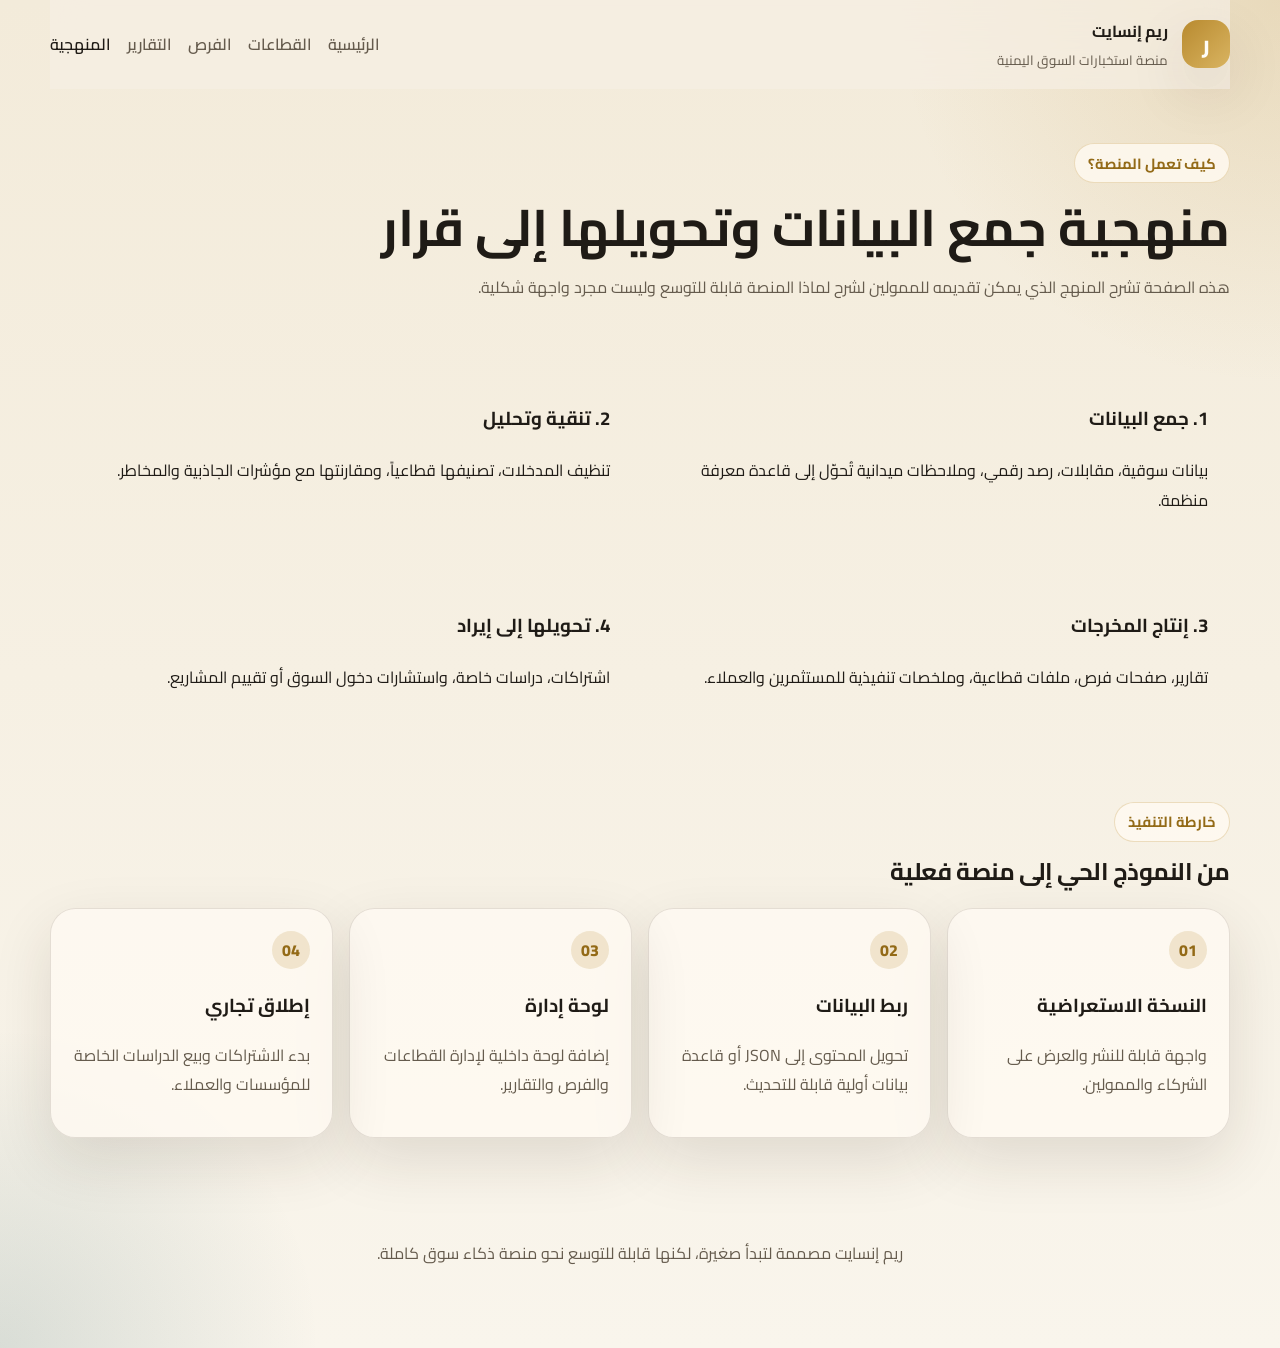
==== about.html @ a785af62 "Initial live demo for Reem Insight platform" ====
<!DOCTYPE html>
<html lang="ar" dir="rtl">
<head>
  <meta charset="UTF-8">
  <meta name="viewport" content="width=device-width, initial-scale=1.0">
  <title>المنهجية وخارطة التنفيذ | ريم إنسايت</title>
  <link rel="preconnect" href="https://fonts.googleapis.com">
  <link rel="preconnect" href="https://fonts.gstatic.com" crossorigin>
  <link href="https://fonts.googleapis.com/css2?family=Cairo:wght@400;600;700;800&display=swap" rel="stylesheet">
  <link rel="stylesheet" href="styles.css">
</head>
<body data-page="about">
  <div class="site-shell">
    <header class="topbar">
      <a class="brand" href="index.html">
        <span class="brand-mark">ر</span>
        <span class="brand-copy">
          <strong>ريم إنسايت</strong>
          <small>منصة استخبارات السوق اليمنية</small>
        </span>
      </a>
      <button class="menu-toggle" type="button" aria-label="فتح القائمة">القائمة</button>
      <nav class="nav">
        <a href="index.html">الرئيسية</a>
        <a href="sectors.html">القطاعات</a>
        <a href="opportunities.html">الفرص</a>
        <a href="reports.html">التقارير</a>
        <a href="about.html">المنهجية</a>
      </nav>
    </header>

    <main>
      <section class="page-hero">
        <span class="eyebrow">كيف تعمل المنصة؟</span>
        <h1>منهجية جمع البيانات وتحويلها إلى قرار</h1>
        <p>هذه الصفحة تشرح المنهج الذي يمكن تقديمه للممولين لشرح لماذا المنصة قابلة للتوسع وليست مجرد واجهة شكلية.</p>
      </section>

      <section class="section">
        <div class="method-grid">
          <article class="method-card">
            <h3>1. جمع البيانات</h3>
            <p>بيانات سوقية، مقابلات، رصد رقمي، وملاحظات ميدانية تُحوّل إلى قاعدة معرفة منظمة.</p>
          </article>
          <article class="method-card">
            <h3>2. تنقية وتحليل</h3>
            <p>تنظيف المدخلات، تصنيفها قطاعياً، ومقارنتها مع مؤشرات الجاذبية والمخاطر.</p>
          </article>
          <article class="method-card">
            <h3>3. إنتاج المخرجات</h3>
            <p>تقارير، صفحات فرص، ملفات قطاعية، وملخصات تنفيذية للمستثمرين والعملاء.</p>
          </article>
          <article class="method-card">
            <h3>4. تحويلها إلى إيراد</h3>
            <p>اشتراكات، دراسات خاصة، واستشارات دخول السوق أو تقييم المشاريع.</p>
          </article>
        </div>
      </section>

      <section class="section">
        <div class="section-heading">
          <span class="eyebrow">خارطة التنفيذ</span>
          <h2>من النموذج الحي إلى منصة فعلية</h2>
        </div>
        <div class="roadmap-grid">
          <article>
            <span>01</span>
            <h3>النسخة الاستعراضية</h3>
            <p>واجهة قابلة للنشر والعرض على الشركاء والممولين.</p>
          </article>
          <article>
            <span>02</span>
            <h3>ربط البيانات</h3>
            <p>تحويل المحتوى إلى JSON أو قاعدة بيانات أولية قابلة للتحديث.</p>
          </article>
          <article>
            <span>03</span>
            <h3>لوحة إدارة</h3>
            <p>إضافة لوحة داخلية لإدارة القطاعات والفرص والتقارير.</p>
          </article>
          <article>
            <span>04</span>
            <h3>إطلاق تجاري</h3>
            <p>بدء الاشتراكات وبيع الدراسات الخاصة للمؤسسات والعملاء.</p>
          </article>
        </div>
      </section>
    </main>

    <footer class="footer">
      <p>ريم إنسايت مصممة لتبدأ صغيرة، لكنها قابلة للتوسع نحو منصة ذكاء سوق كاملة.</p>
    </footer>
  </div>

  <script src="data.js"></script>
  <script src="script.js"></script>
</body>
</html>
---- styles.css ----
:root {
  --bg: #f5efe3;
  --bg-soft: #fffaf2;
  --surface: rgba(255, 250, 242, 0.78);
  --surface-strong: #fff9ef;
  --line: rgba(40, 28, 10, 0.12);
  --ink: #1f1b16;
  --muted: #655b4d;
  --gold: #b88a2f;
  --gold-dark: #936a17;
  --olive: #30443c;
  --teal: #174c52;
  --shadow: 0 22px 60px rgba(47, 35, 14, 0.12);
}

* {
  box-sizing: border-box;
}

html {
  scroll-behavior: smooth;
}

body {
  margin: 0;
  font-family: "Cairo", sans-serif;
  color: var(--ink);
  background:
    radial-gradient(circle at top right, rgba(184, 138, 47, 0.18), transparent 24rem),
    radial-gradient(circle at bottom left, rgba(23, 76, 82, 0.14), transparent 20rem),
    linear-gradient(180deg, #f3ebda 0%, #f9f5ec 100%);
}

a {
  color: inherit;
  text-decoration: none;
}

.site-shell {
  width: min(1180px, calc(100% - 2rem));
  margin: 0 auto;
  padding-bottom: 4rem;
}

.topbar {
  position: sticky;
  top: 0;
  z-index: 10;
  display: flex;
  align-items: center;
  justify-content: space-between;
  gap: 1rem;
  padding: 1rem 0;
  backdrop-filter: blur(18px);
  background: rgba(245, 239, 227, 0.72);
}

.brand {
  display: inline-flex;
  align-items: center;
  gap: 0.85rem;
}

.brand-mark {
  width: 3rem;
  height: 3rem;
  display: grid;
  place-items: center;
  border-radius: 1rem;
  background: linear-gradient(135deg, var(--gold), #d9b461);
  color: #fffdf8;
  font-size: 1.4rem;
  font-weight: 800;
  box-shadow: var(--shadow);
}

.brand-copy {
  display: flex;
  flex-direction: column;
  gap: 0.1rem;
}

.brand-copy strong {
  font-size: 1rem;
}

.brand-copy small {
  color: var(--muted);
}

.nav {
  display: flex;
  gap: 1rem;
  flex-wrap: wrap;
}

.nav a {
  color: var(--muted);
  font-weight: 600;
}

.nav a.current {
  color: var(--ink);
}

.menu-toggle {
  display: none;
  padding: 0.75rem 1rem;
  border: 1px solid var(--line);
  border-radius: 999px;
  background: rgba(255, 250, 242, 0.86);
  font: inherit;
  font-weight: 700;
  color: var(--ink);
}

.hero {
  display: grid;
  grid-template-columns: 1.1fr 0.9fr;
  gap: 2rem;
  align-items: center;
  padding: 4rem 0 2rem;
}

.eyebrow {
  display: inline-block;
  padding: 0.35rem 0.8rem;
  border: 1px solid rgba(184, 138, 47, 0.26);
  border-radius: 999px;
  color: var(--gold-dark);
  background: rgba(255, 251, 242, 0.8);
  font-size: 0.92rem;
  font-weight: 700;
}

.hero h1,
.section-heading h2,
.showcase-card h2,
.cta-copy h2 {
  margin: 1rem 0 0.85rem;
  line-height: 1.15;
  letter-spacing: -0.02em;
}

.hero h1 {
  font-size: clamp(2.3rem, 5vw, 4.6rem);
}

.hero-text,
.section-heading p,
.sector-panel p,
.opportunity-card p,
.report-card p,
.price-card li,
.roadmap-grid p,
.cta-copy p {
  color: var(--muted);
  line-height: 1.8;
}

.hero-actions {
  display: flex;
  gap: 1rem;
  flex-wrap: wrap;
  margin: 1.5rem 0;
}

.button {
  display: inline-flex;
  align-items: center;
  justify-content: center;
  min-height: 3rem;
  padding: 0.8rem 1.3rem;
  border-radius: 999px;
  font-weight: 700;
  border: 1px solid transparent;
}

.button-primary {
  background: linear-gradient(135deg, var(--teal), #245f65);
  color: white;
}

.button-secondary {
  background: rgba(255, 250, 242, 0.9);
  border-color: var(--line);
}

.hero-points {
  display: grid;
  gap: 0.65rem;
  margin: 0;
  padding: 0;
  list-style: none;
}

.hero-points li::before,
.price-card li::before,
.sector-panel li::before {
  content: "•";
  margin-left: 0.55rem;
  color: var(--gold-dark);
}

.hero-panel,
.pulse-card,
.metric,
.sector-panel,
.opportunity-card,
.showcase-card,
.report-card,
.price-card,
.roadmap-grid article,
.contact-card {
  background: var(--surface);
  border: 1px solid var(--line);
  border-radius: 1.6rem;
  box-shadow: var(--shadow);
}

.pulse-card {
  padding: 1.4rem;
}

.pulse-header,
.score-row {
  display: flex;
  justify-content: space-between;
  gap: 1rem;
  align-items: center;
}

.badge {
  padding: 0.25rem 0.65rem;
  border-radius: 999px;
  background: rgba(48, 68, 60, 0.12);
  color: var(--olive);
  font-size: 0.9rem;
  font-weight: 700;
}

.pulse-grid {
  display: grid;
  grid-template-columns: repeat(2, minmax(0, 1fr));
  gap: 1rem;
  margin-top: 1rem;
}

.pulse-grid article {
  padding: 1rem;
  border-radius: 1.15rem;
  background: rgba(255, 255, 255, 0.4);
}

.pulse-grid strong {
  display: block;
  font-size: 1.5rem;
  margin-bottom: 0.2rem;
}

.mini-chart {
  margin-top: 1.5rem;
  display: grid;
  grid-template-columns: repeat(6, 1fr);
  align-items: end;
  gap: 0.6rem;
  height: 8rem;
}

.mini-chart span {
  display: block;
  border-radius: 999px 999px 0 0;
  background: linear-gradient(180deg, rgba(184, 138, 47, 0.92), rgba(23, 76, 82, 0.85));
}

.mini-chart span:nth-child(1) { height: 34%; }
.mini-chart span:nth-child(2) { height: 52%; }
.mini-chart span:nth-child(3) { height: 41%; }
.mini-chart span:nth-child(4) { height: 78%; }
.mini-chart span:nth-child(5) { height: 67%; }
.mini-chart span:nth-child(6) { height: 88%; }

.metrics,
.value-grid,
.sector-overview-grid,
.sector-detail-grid,
.report-grid,
.pricing-grid,
.roadmap-grid,
.method-grid,
.scoring-grid {
  display: grid;
  gap: 1rem;
}

.metrics {
  grid-template-columns: repeat(3, minmax(0, 1fr));
  margin: 1rem 0 4rem;
}

.metric,
.value-card,
.sector-overview-card,
.sector-detail-card,
.opportunity-card,
.report-card,
.price-card,
.roadmap-grid article,
.method-card,
.score-card {
  padding: 1.35rem;
}

.metric-label {
  color: var(--muted);
  display: block;
  margin-bottom: 0.75rem;
}

.metric strong {
  font-size: 2.2rem;
}

.section {
  padding: 1.2rem 0 3.3rem;
}

.page-hero {
  padding: 3.4rem 0 1.5rem;
  max-width: 54rem;
}

.page-hero h1 {
  margin: 1rem 0 0.8rem;
  font-size: clamp(2rem, 4vw, 3.4rem);
  line-height: 1.12;
}

.page-hero p {
  color: var(--muted);
  line-height: 1.8;
}

.section-heading {
  max-width: 50rem;
  margin-bottom: 1.4rem;
}

.sector-tabs,
.filter-bar {
  display: flex;
  gap: 0.75rem;
  flex-wrap: wrap;
  margin-bottom: 1.2rem;
}

.tab-button,
.filter {
  padding: 0.75rem 1rem;
  border-radius: 999px;
  border: 1px solid var(--line);
  background: rgba(255, 250, 242, 0.72);
  color: var(--muted);
  font-family: inherit;
  font-size: 1rem;
  font-weight: 700;
  cursor: pointer;
}

.tab-button.active,
.filter.active {
  background: linear-gradient(135deg, var(--gold), #d4aa54);
  color: #20170a;
}

.sector-panels,
.opportunity-grid {
  display: grid;
  gap: 1rem;
}

.value-grid {
  grid-template-columns: repeat(3, minmax(0, 1fr));
}

.sector-overview-grid {
  grid-template-columns: repeat(4, minmax(0, 1fr));
}

.sector-detail-grid,
.method-grid,
.scoring-grid {
  grid-template-columns: repeat(2, minmax(0, 1fr));
}

.sector-score {
  display: inline-block;
  margin-bottom: 0.85rem;
  color: var(--gold-dark);
  font-weight: 800;
}

.sector-panel {
  display: none;
  padding: 1.5rem;
}

.sector-panel.active {
  display: block;
}

.sector-panel ul,
.price-card ul {
  margin: 1rem 0 0;
  padding: 0;
  list-style: none;
}

.opportunity-grid {
  grid-template-columns: repeat(4, minmax(0, 1fr));
}

.opportunity-grid.compact {
  grid-template-columns: repeat(2, minmax(0, 1fr));
}

.opportunity-card.hidden {
  display: none;
}

.op-tag {
  display: inline-block;
  margin-bottom: 0.85rem;
  color: var(--teal);
  font-weight: 800;
}

.score-row {
  margin-top: 1rem;
  padding-top: 1rem;
  border-top: 1px solid var(--line);
  color: var(--olive);
  font-weight: 700;
}

.showcase-card {
  padding: 1.8rem;
}

.showcase-grid {
  display: grid;
  grid-template-columns: repeat(4, minmax(0, 1fr));
  gap: 1rem;
  margin-top: 1rem;
}

.showcase-grid article {
  padding: 1rem;
  border-radius: 1.2rem;
  background: rgba(255, 255, 255, 0.45);
}

.report-grid {
  grid-template-columns: repeat(3, minmax(0, 1fr));
}

.report-card span {
  color: var(--gold-dark);
  font-weight: 700;
}

.pricing-grid {
  grid-template-columns: repeat(3, minmax(0, 1fr));
}

.featured {
  background: linear-gradient(180deg, rgba(23, 76, 82, 0.92), rgba(27, 57, 60, 0.98));
  color: #fff8ee;
}

.featured .price-card li,
.featured ul,
.featured p,
.featured h3,
.featured strong {
  color: inherit;
}

.price-card strong {
  display: inline-block;
  margin: 0.4rem 0 1rem;
  font-size: 2rem;
}

.roadmap-grid {
  grid-template-columns: repeat(4, minmax(0, 1fr));
}

.cta-band {
  padding-bottom: 1rem;
}

.cta-inline {
  display: flex;
  justify-content: space-between;
  align-items: center;
  gap: 1rem;
  padding: 1.5rem;
  background: rgba(255, 250, 242, 0.8);
  border: 1px solid var(--line);
  border-radius: 1.6rem;
  box-shadow: var(--shadow);
}

.footer {
  padding: 2rem 0 0;
  color: var(--muted);
  text-align: center;
}

.bullet-list {
  margin: 1rem 0 0;
  padding: 0;
  list-style: none;
}

.bullet-list li::before {
  content: "•";
  margin-left: 0.55rem;
  color: var(--gold-dark);
}

.roadmap-grid span {
  display: inline-grid;
  place-items: center;
  width: 2.4rem;
  height: 2.4rem;
  border-radius: 999px;
  background: rgba(184, 138, 47, 0.18);
  color: var(--gold-dark);
  font-weight: 800;
}

.cta {
  display: grid;
  grid-template-columns: 1fr 1fr;
  gap: 1.5rem;
  align-items: start;
}

.contact-card {
  padding: 1.4rem;
  display: grid;
  gap: 1rem;
}

.contact-card label {
  display: grid;
  gap: 0.45rem;
  font-weight: 700;
}

.contact-card span {
  color: var(--muted);
}

input,
select,
textarea {
  width: 100%;
  border: 1px solid var(--line);
  border-radius: 1rem;
  background: rgba(255, 255, 255, 0.72);
  padding: 0.95rem 1rem;
  font: inherit;
}

textarea {
  resize: vertical;
}

@media (max-width: 980px) {
  .hero,
  .cta,
  .metrics,
  .value-grid,
  .sector-overview-grid,
  .sector-detail-grid,
  .showcase-grid,
  .report-grid,
  .pricing-grid,
  .roadmap-grid,
  .opportunity-grid,
  .method-grid,
  .scoring-grid {
    grid-template-columns: 1fr 1fr;
  }
}

@media (max-width: 720px) {
  .menu-toggle {
    display: inline-flex;
  }

  .site-shell {
    width: min(100% - 1rem, 100%);
  }

  .topbar,
  .hero,
  .cta,
  .metrics,
  .value-grid,
  .sector-overview-grid,
  .sector-detail-grid,
  .showcase-grid,
  .report-grid,
  .pricing-grid,
  .roadmap-grid,
  .opportunity-grid,
  .pulse-grid,
  .method-grid,
  .scoring-grid {
    grid-template-columns: 1fr;
  }

  .topbar {
    position: static;
    padding-top: 0.75rem;
    flex-direction: column;
    align-items: flex-start;
  }

  .hero {
    padding-top: 2rem;
  }

  .nav {
    display: none;
    gap: 0.8rem;
    width: 100%;
    flex-direction: column;
  }

  .nav.open {
    display: flex;
  }

  .cta-inline {
    flex-direction: column;
    align-items: flex-start;
  }
}
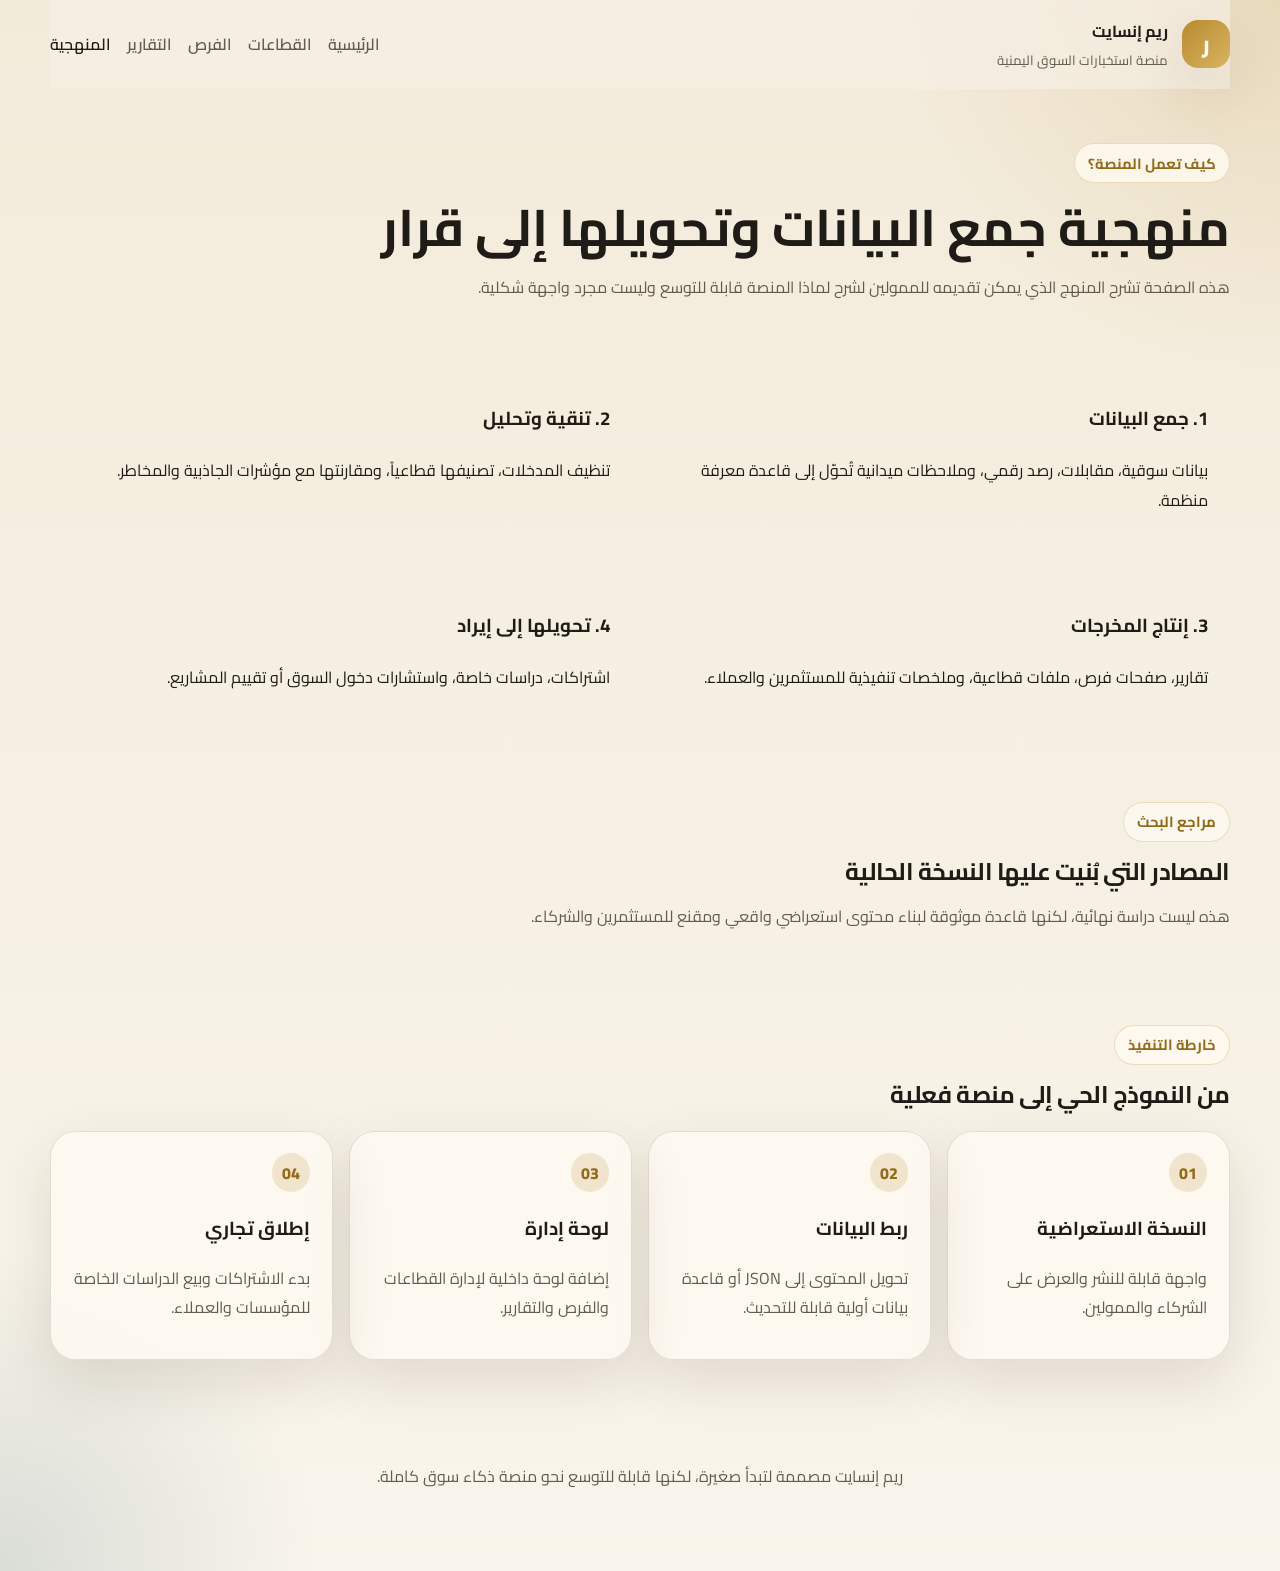
==== commit 0e7e060f: "Enrich demo with market research-based content" ====
--- a/about.html
+++ b/about.html
@@ -59,6 +59,15 @@
 
       <section class="section">
         <div class="section-heading">
+          <span class="eyebrow">مراجع البحث</span>
+          <h2>المصادر التي بُنيت عليها النسخة الحالية</h2>
+          <p>هذه ليست دراسة نهائية، لكنها قاعدة موثوقة لبناء محتوى استعراضي واقعي ومقنع للمستثمرين والشركاء.</p>
+        </div>
+        <div class="source-grid" id="source-notes"></div>
+      </section>
+
+      <section class="section">
+        <div class="section-heading">
           <span class="eyebrow">خارطة التنفيذ</span>
           <h2>من النموذج الحي إلى منصة فعلية</h2>
         </div>
--- a/styles.css
+++ b/styles.css
@@ -284,6 +284,8 @@
 .value-grid,
 .sector-overview-grid,
 .sector-detail-grid,
+.signal-grid,
+.source-grid,
 .report-grid,
 .pricing-grid,
 .roadmap-grid,
@@ -302,6 +304,8 @@
 .value-card,
 .sector-overview-card,
 .sector-detail-card,
+.signal-card,
+.source-card,
 .opportunity-card,
 .report-card,
 .price-card,
@@ -424,6 +428,11 @@
   grid-template-columns: repeat(2, minmax(0, 1fr));
 }
 
+.signal-grid,
+.source-grid {
+  grid-template-columns: repeat(4, minmax(0, 1fr));
+}
+
 .opportunity-card.hidden {
   display: none;
 }
@@ -440,6 +449,45 @@
   padding-top: 1rem;
   border-top: 1px solid var(--line);
   color: var(--olive);
+  font-weight: 700;
+}
+
+.signal-source,
+.report-meta {
+  display: inline-block;
+  color: var(--gold-dark);
+  font-weight: 700;
+}
+
+.signal-value {
+  display: block;
+  margin: 0.7rem 0 0.5rem;
+  font-size: 1.7rem;
+}
+
+.opportunity-note,
+.opportunity-pilot {
+  margin-top: 0.7rem;
+  font-size: 0.95rem;
+}
+
+.opportunity-pilot {
+  color: var(--olive);
+}
+
+.showcase-mini,
+.signal-card,
+.source-card {
+  padding: 1.15rem;
+  border-radius: 1.2rem;
+  background: rgba(255, 255, 255, 0.45);
+  border: 1px solid var(--line);
+}
+
+.source-link {
+  display: inline-flex;
+  margin-top: 0.8rem;
+  color: var(--teal);
   font-weight: 700;
 }
 
@@ -586,6 +634,8 @@
   .value-grid,
   .sector-overview-grid,
   .sector-detail-grid,
+  .signal-grid,
+  .source-grid,
   .showcase-grid,
   .report-grid,
   .pricing-grid,
@@ -613,6 +663,8 @@
   .value-grid,
   .sector-overview-grid,
   .sector-detail-grid,
+  .signal-grid,
+  .source-grid,
   .showcase-grid,
   .report-grid,
   .pricing-grid,
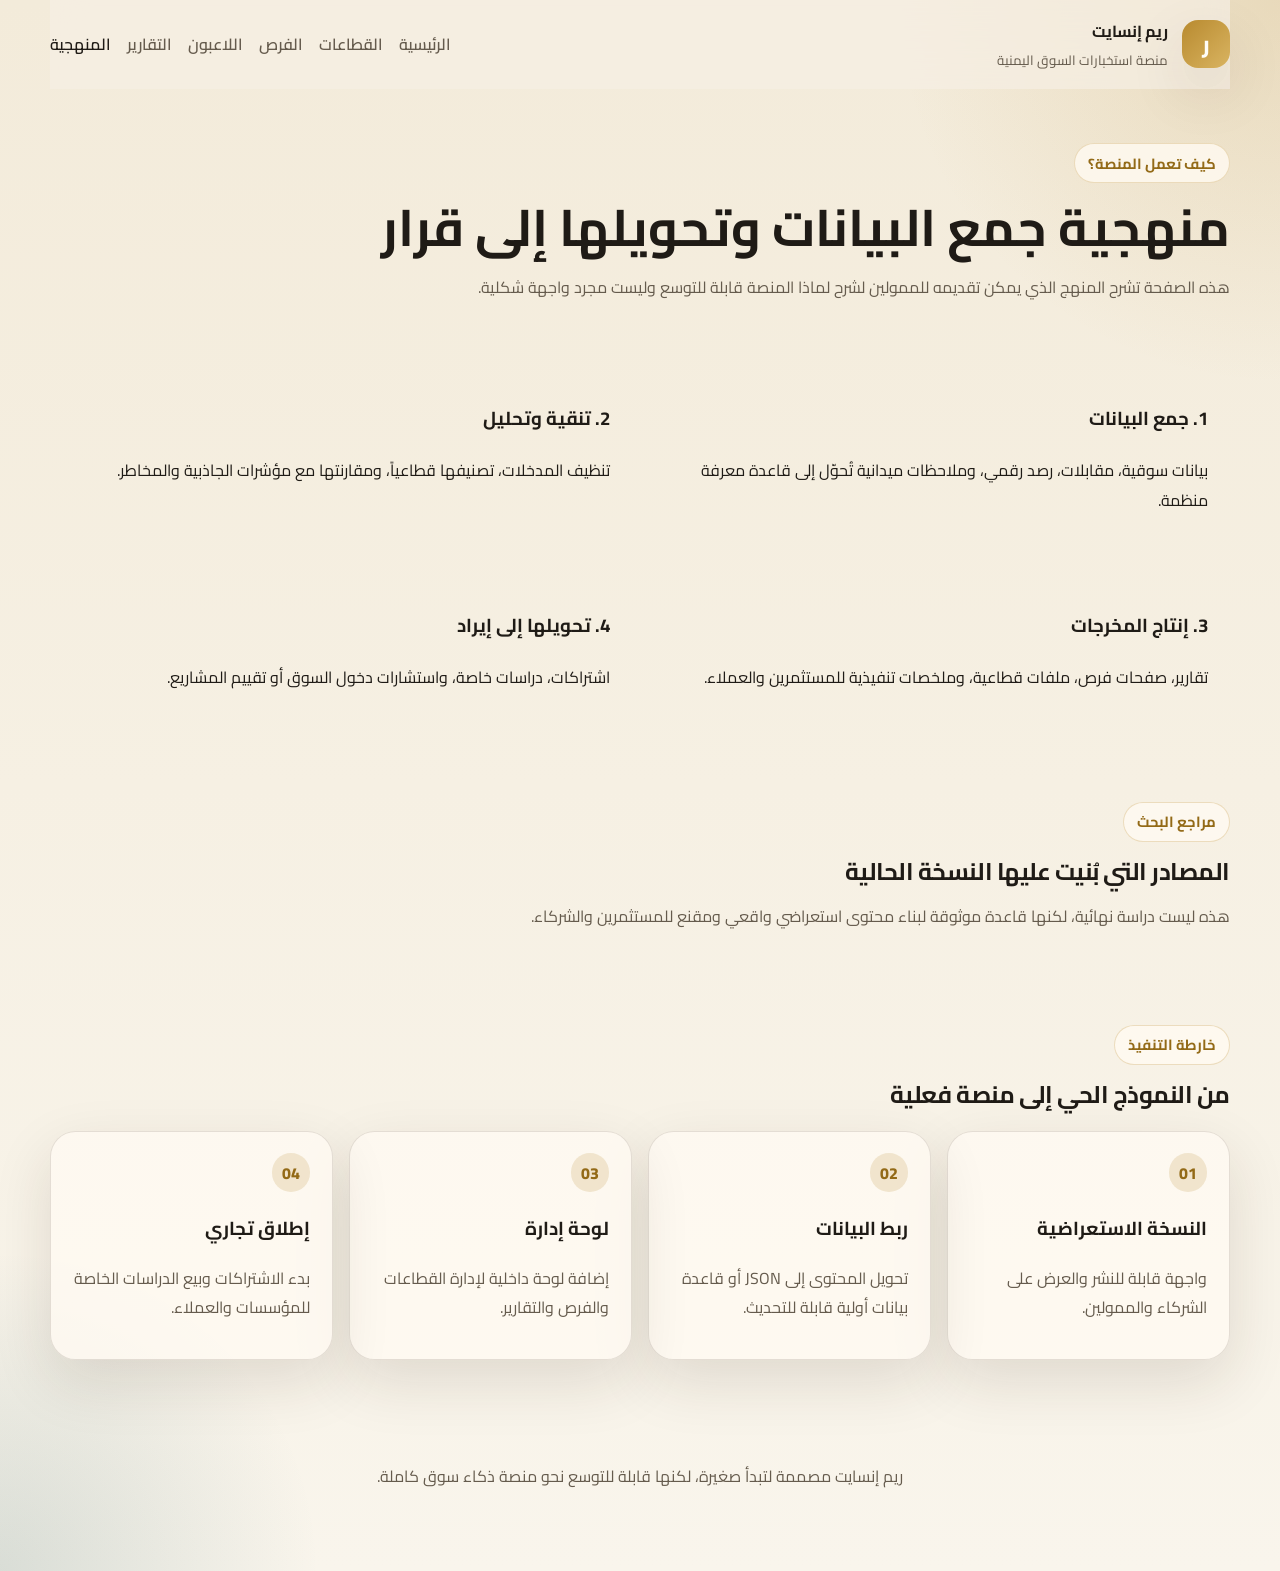
==== commit 5101d2e1: "Add players database and printable sector report pages" ====
--- a/about.html
+++ b/about.html
@@ -24,6 +24,7 @@
         <a href="index.html">الرئيسية</a>
         <a href="sectors.html">القطاعات</a>
         <a href="opportunities.html">الفرص</a>
+        <a href="companies.html">اللاعبون</a>
         <a href="reports.html">التقارير</a>
         <a href="about.html">المنهجية</a>
       </nav>
--- a/styles.css
+++ b/styles.css
@@ -433,7 +433,17 @@
   grid-template-columns: repeat(4, minmax(0, 1fr));
 }
 
+.player-grid {
+  display: grid;
+  grid-template-columns: repeat(3, minmax(0, 1fr));
+  gap: 1rem;
+}
+
 .opportunity-card.hidden {
+  display: none;
+}
+
+.player-card.hidden {
   display: none;
 }
 
@@ -489,6 +499,50 @@
   margin-top: 0.8rem;
   color: var(--teal);
   font-weight: 700;
+}
+
+.player-card,
+.report-summary-card,
+.report-section {
+  padding: 1.35rem;
+  background: var(--surface);
+  border: 1px solid var(--line);
+  border-radius: 1.4rem;
+  box-shadow: var(--shadow);
+}
+
+.report-shell {
+  width: min(980px, calc(100% - 2rem));
+}
+
+.report-hero {
+  padding: 2rem 0 1rem;
+}
+
+.report-hero h1,
+.report-summary-card h2,
+.report-section h2 {
+  margin: 0.9rem 0 0.7rem;
+}
+
+.report-summary-card,
+.report-section {
+  margin-top: 1rem;
+}
+
+.report-highlight-grid {
+  display: grid;
+  grid-template-columns: repeat(3, minmax(0, 1fr));
+  gap: 1rem;
+  margin-top: 1rem;
+}
+
+.report-topbar {
+  position: static;
+}
+
+.print-hide {
+  display: block;
 }
 
 .showcase-card {
@@ -636,6 +690,7 @@
   .sector-detail-grid,
   .signal-grid,
   .source-grid,
+  .player-grid,
   .showcase-grid,
   .report-grid,
   .pricing-grid,
@@ -665,6 +720,7 @@
   .sector-detail-grid,
   .signal-grid,
   .source-grid,
+  .player-grid,
   .showcase-grid,
   .report-grid,
   .pricing-grid,
@@ -703,3 +759,30 @@
     align-items: flex-start;
   }
 }
+
+@media print {
+  body {
+    background: white;
+  }
+
+  .print-hide,
+  .report-topbar .button-secondary,
+  .menu-toggle,
+  .nav {
+    display: none !important;
+  }
+
+  .site-shell,
+  .report-shell {
+    width: 100%;
+    margin: 0;
+    padding: 0;
+  }
+
+  .report-summary-card,
+  .report-section,
+  .showcase-mini {
+    box-shadow: none;
+    background: white;
+  }
+}
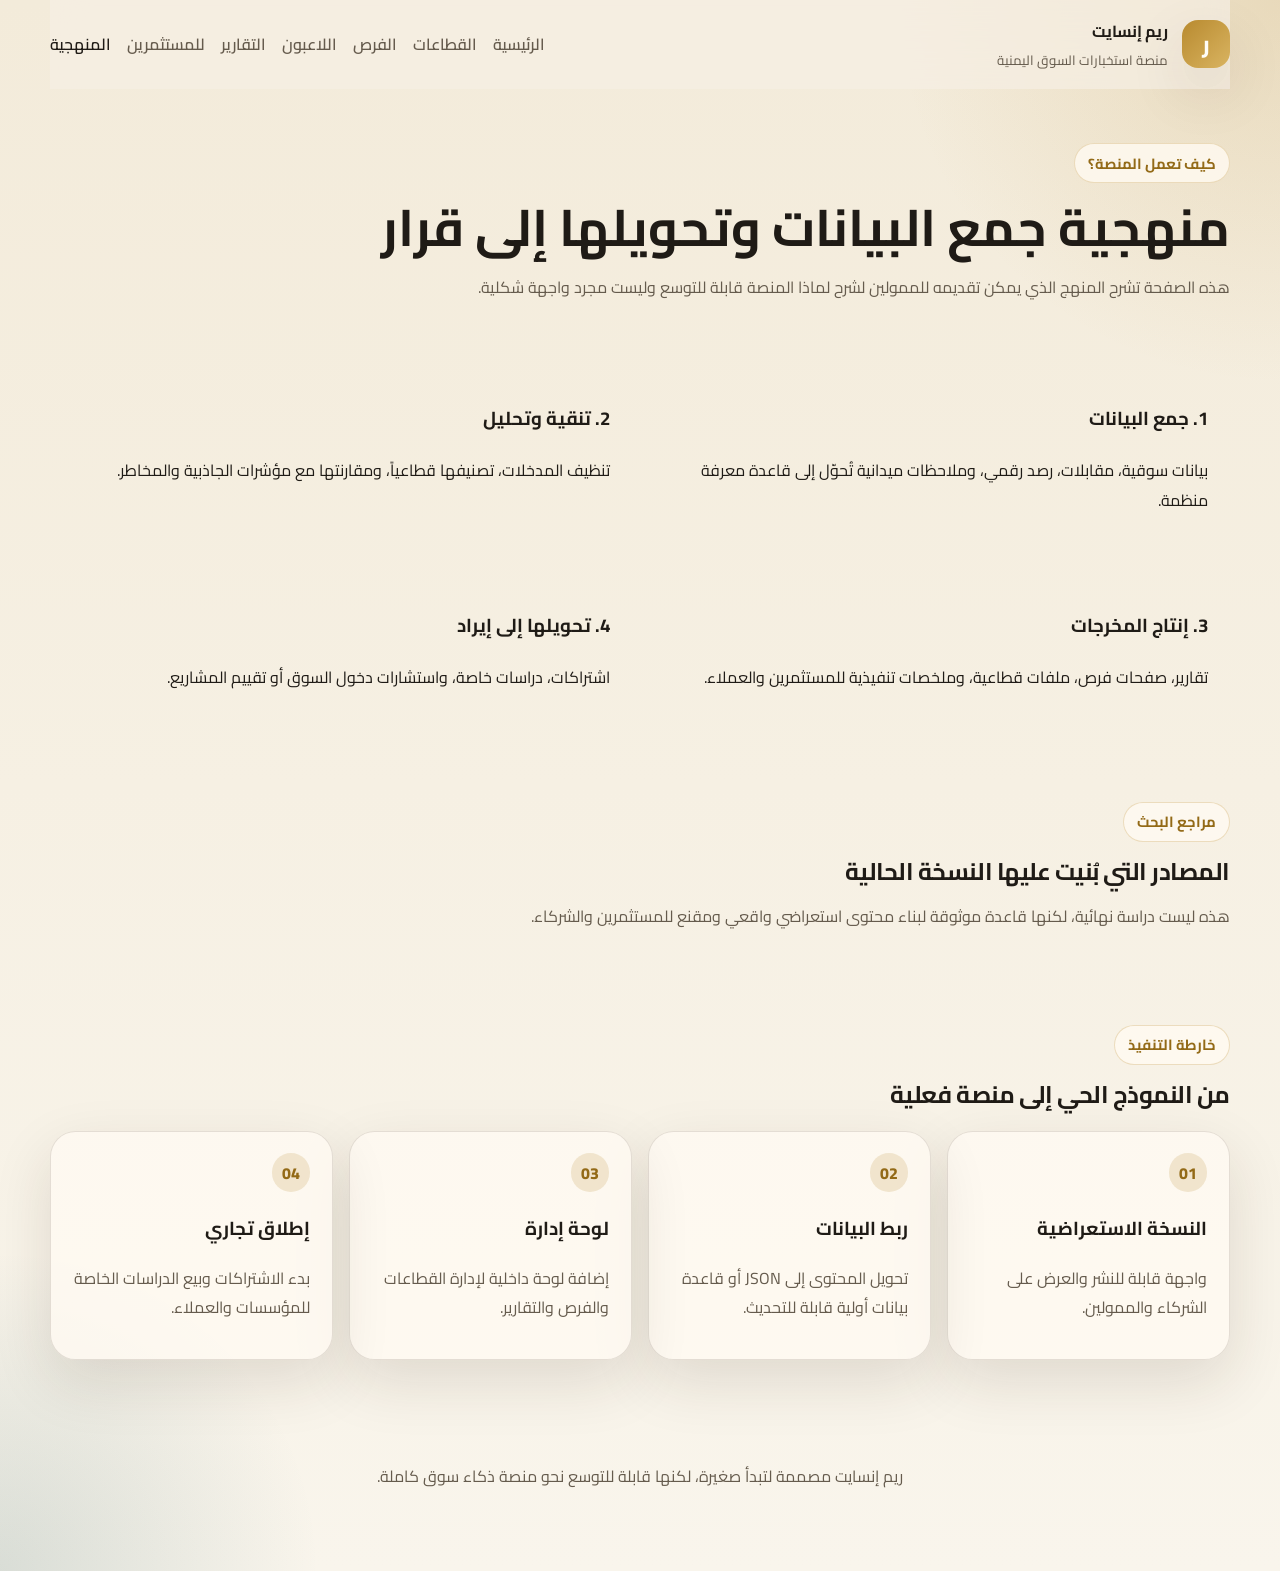
==== commit 5f25d7d6: "Add investor case and detailed opportunity pages" ====
--- a/about.html
+++ b/about.html
@@ -26,6 +26,7 @@
         <a href="opportunities.html">الفرص</a>
         <a href="companies.html">اللاعبون</a>
         <a href="reports.html">التقارير</a>
+        <a href="investors.html">للمستثمرين</a>
         <a href="about.html">المنهجية</a>
       </nav>
     </header>
--- a/styles.css
+++ b/styles.css
@@ -439,6 +439,20 @@
   gap: 1rem;
 }
 
+.investment-hero,
+.finance-grid {
+  display: grid;
+  gap: 1rem;
+}
+
+.investment-hero {
+  grid-template-columns: 1.1fr 0.9fr;
+}
+
+.finance-grid {
+  grid-template-columns: repeat(4, minmax(0, 1fr));
+}
+
 .opportunity-card.hidden {
   display: none;
 }
@@ -502,6 +516,7 @@
 }
 
 .player-card,
+.investment-card,
 .report-summary-card,
 .report-section {
   padding: 1.35rem;
@@ -543,6 +558,17 @@
 
 .print-hide {
   display: block;
+}
+
+.featured-investment {
+  background: linear-gradient(180deg, rgba(23, 76, 82, 0.94), rgba(27, 57, 60, 0.98));
+  color: #fff8ee;
+}
+
+.featured-investment p,
+.featured-investment .signal-source,
+.featured-investment .signal-value {
+  color: inherit;
 }
 
 .showcase-card {
@@ -691,6 +717,8 @@
   .signal-grid,
   .source-grid,
   .player-grid,
+  .investment-hero,
+  .finance-grid,
   .showcase-grid,
   .report-grid,
   .pricing-grid,
@@ -721,6 +749,8 @@
   .signal-grid,
   .source-grid,
   .player-grid,
+  .investment-hero,
+  .finance-grid,
   .showcase-grid,
   .report-grid,
   .pricing-grid,
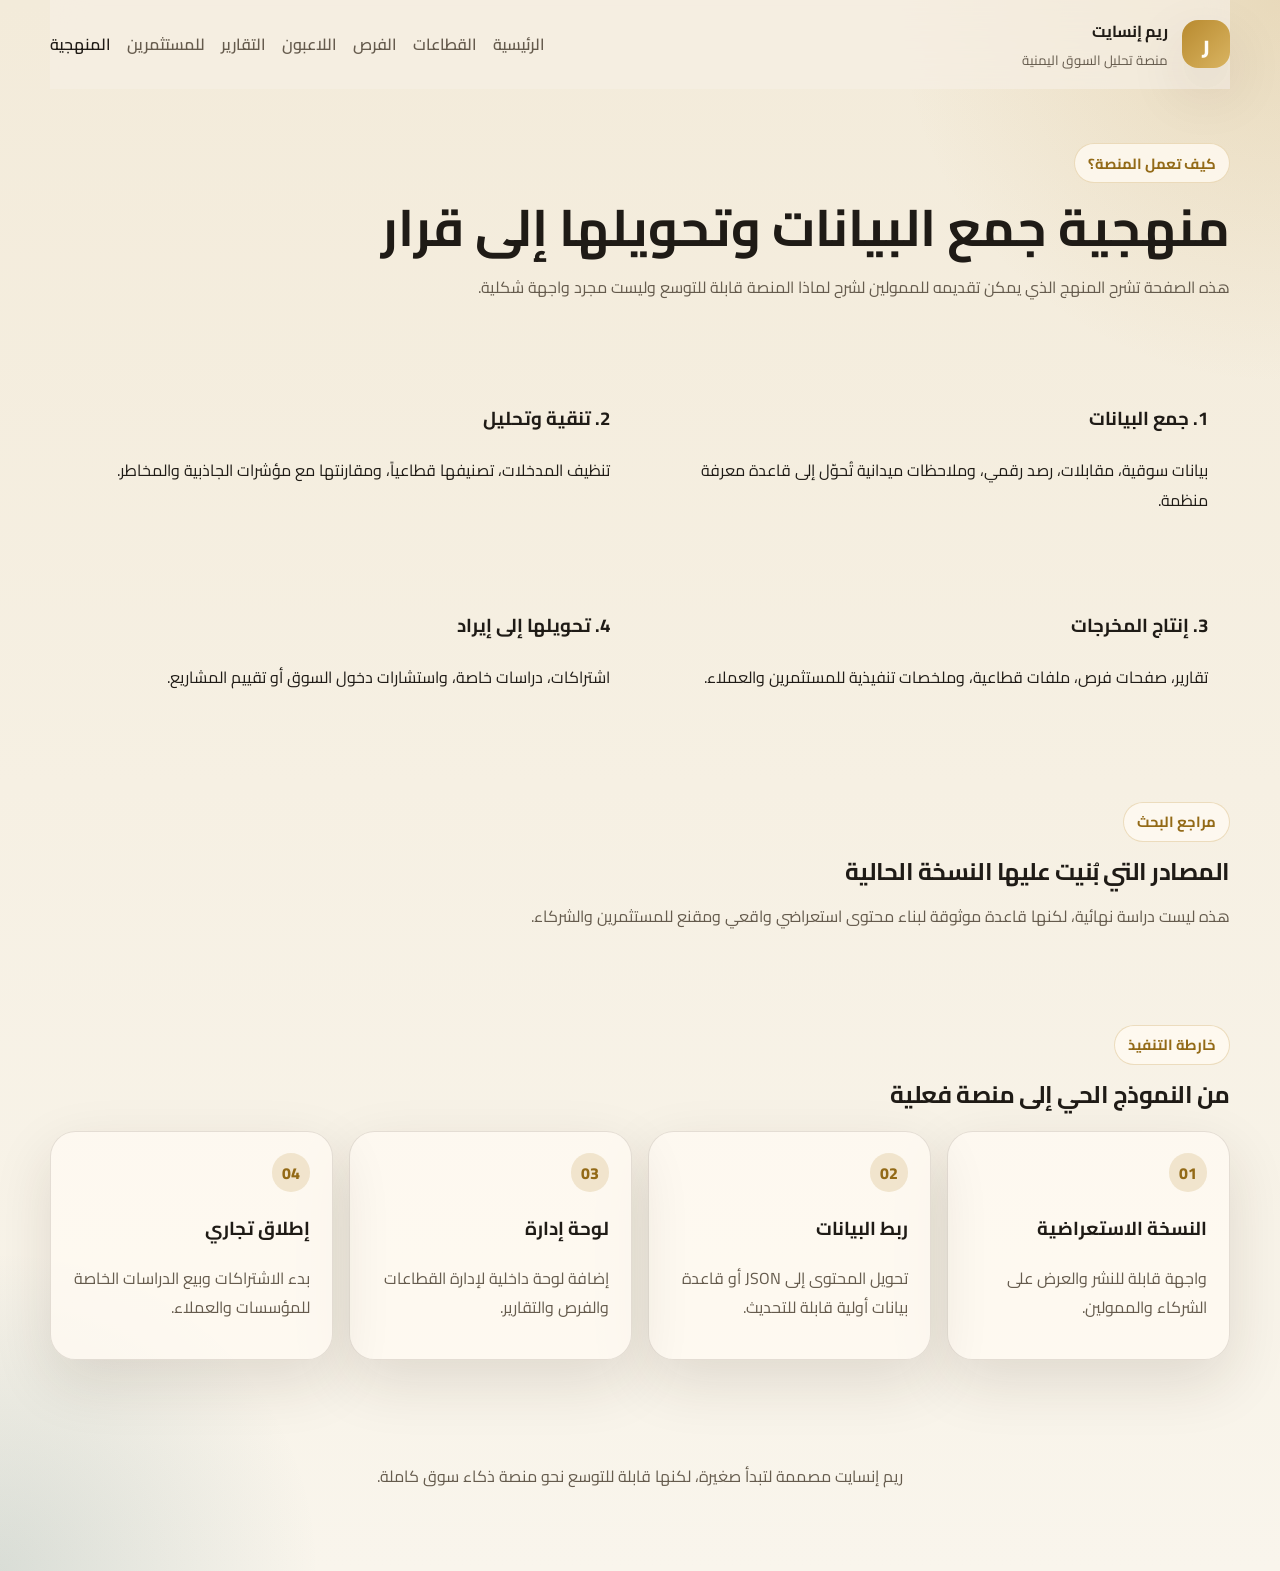
==== commit 83ba2383: "Replace market intelligence wording and add official demo client scenarios" ====
--- a/about.html
+++ b/about.html
@@ -16,7 +16,7 @@
         <span class="brand-mark">ر</span>
         <span class="brand-copy">
           <strong>ريم إنسايت</strong>
-          <small>منصة استخبارات السوق اليمنية</small>
+          <small>منصة تحليل السوق اليمنية</small>
         </span>
       </a>
       <button class="menu-toggle" type="button" aria-label="فتح القائمة">القائمة</button>
--- a/styles.css
+++ b/styles.css
@@ -440,7 +440,9 @@
 }
 
 .investment-hero,
-.finance-grid {
+.finance-grid,
+.service-grid,
+.city-grid {
   display: grid;
   gap: 1rem;
 }
@@ -450,6 +452,14 @@
 }
 
 .finance-grid {
+  grid-template-columns: repeat(4, minmax(0, 1fr));
+}
+
+.service-grid {
+  grid-template-columns: repeat(3, minmax(0, 1fr));
+}
+
+.city-grid {
   grid-template-columns: repeat(4, minmax(0, 1fr));
 }
 
@@ -517,6 +527,8 @@
 
 .player-card,
 .investment-card,
+.service-card,
+.city-card,
 .report-summary-card,
 .report-section {
   padding: 1.35rem;
@@ -569,6 +581,22 @@
 .featured-investment .signal-source,
 .featured-investment .signal-value {
   color: inherit;
+}
+
+.city-stats {
+  display: grid;
+  gap: 0.45rem;
+  margin: 0.9rem 0;
+}
+
+.city-stats span {
+  display: inline-block;
+  padding: 0.45rem 0.7rem;
+  border-radius: 999px;
+  background: rgba(23, 76, 82, 0.08);
+  color: var(--teal);
+  font-weight: 700;
+  font-size: 0.92rem;
 }
 
 .showcase-card {
@@ -719,6 +747,8 @@
   .player-grid,
   .investment-hero,
   .finance-grid,
+  .service-grid,
+  .city-grid,
   .showcase-grid,
   .report-grid,
   .pricing-grid,
@@ -751,6 +781,8 @@
   .player-grid,
   .investment-hero,
   .finance-grid,
+  .service-grid,
+  .city-grid,
   .showcase-grid,
   .report-grid,
   .pricing-grid,
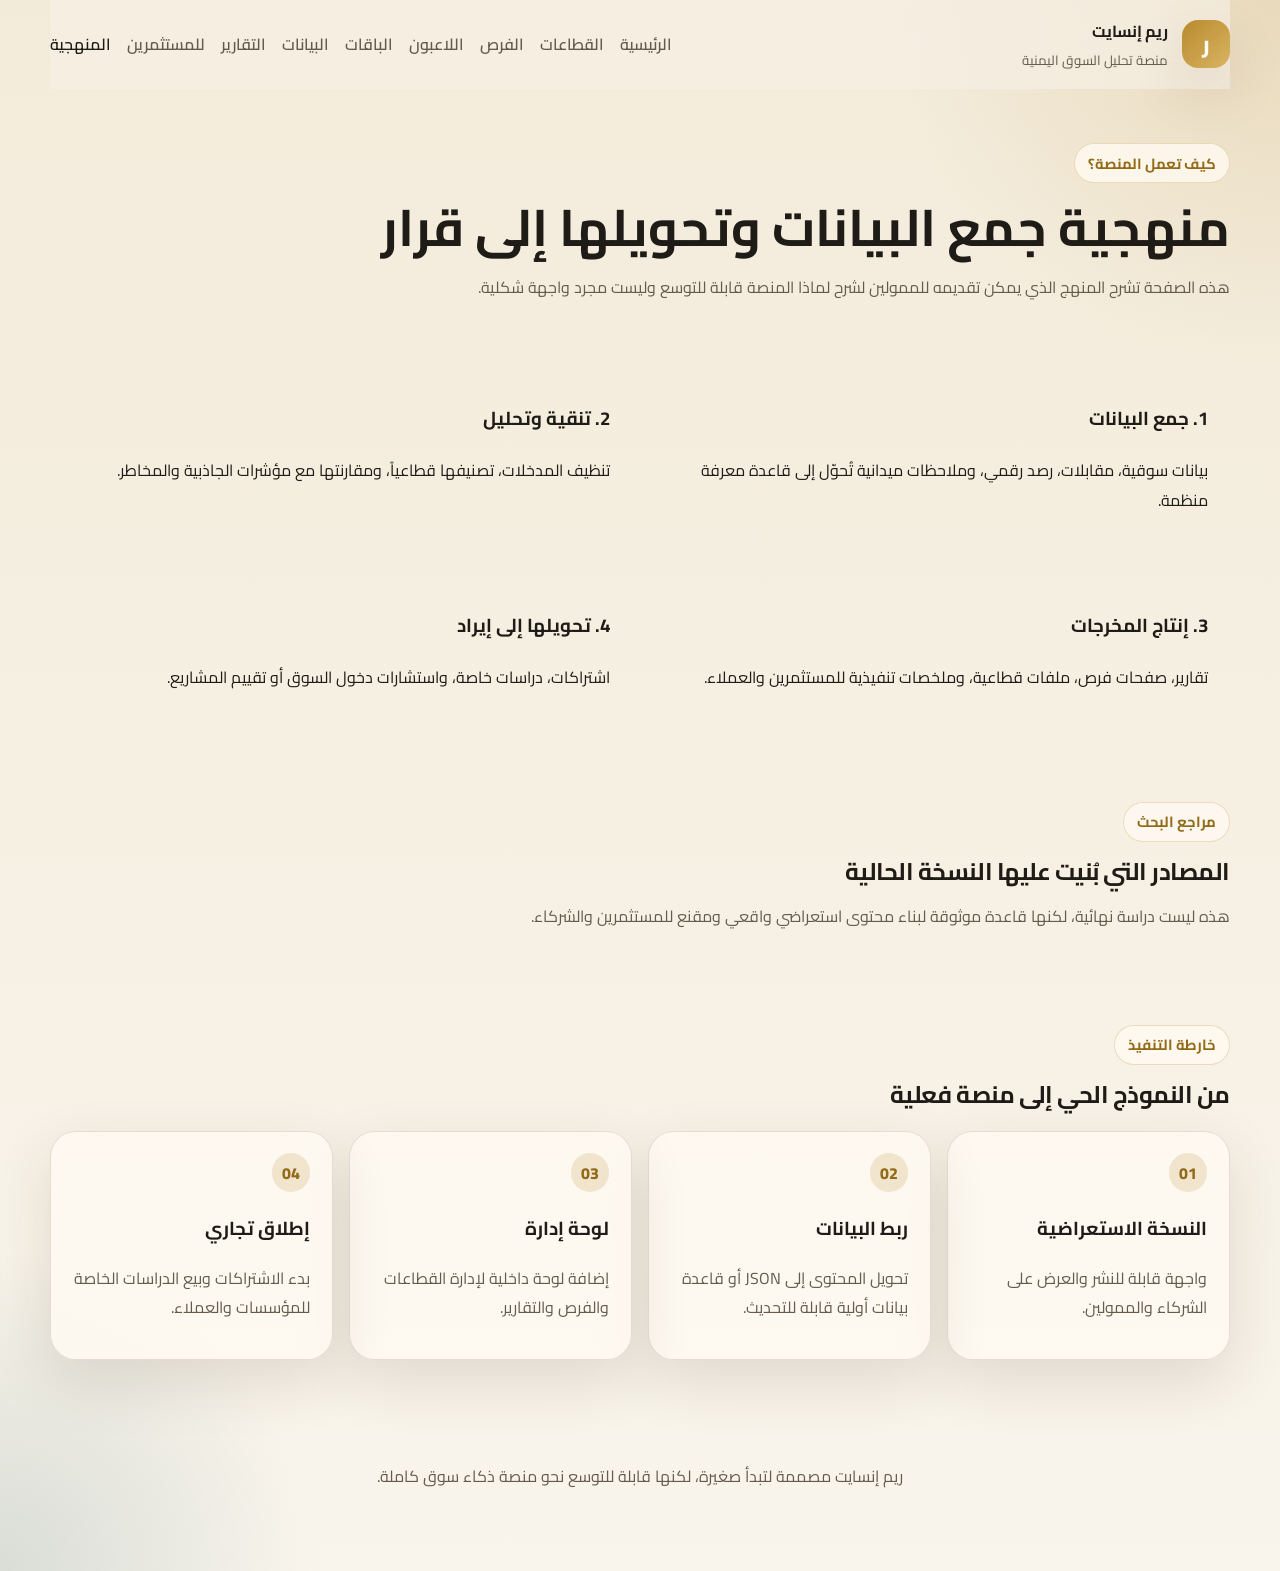
==== commit 4a17741e: "Make pricing and demo data prominent with dedicated pages" ====
--- a/about.html
+++ b/about.html
@@ -25,6 +25,8 @@
         <a href="sectors.html">القطاعات</a>
         <a href="opportunities.html">الفرص</a>
         <a href="companies.html">اللاعبون</a>
+        <a href="pricing.html">الباقات</a>
+        <a href="data-room.html">البيانات</a>
         <a href="reports.html">التقارير</a>
         <a href="investors.html">للمستثمرين</a>
         <a href="about.html">المنهجية</a>
--- a/styles.css
+++ b/styles.css
@@ -461,6 +461,37 @@
 
 .city-grid {
   grid-template-columns: repeat(4, minmax(0, 1fr));
+}
+
+.table-wrap {
+  overflow-x: auto;
+  background: var(--surface);
+  border: 1px solid var(--line);
+  border-radius: 1.4rem;
+  box-shadow: var(--shadow);
+}
+
+.data-table {
+  width: 100%;
+  border-collapse: collapse;
+  min-width: 760px;
+}
+
+.data-table th,
+.data-table td {
+  padding: 1rem;
+  text-align: right;
+  border-bottom: 1px solid var(--line);
+}
+
+.data-table th {
+  color: var(--gold-dark);
+  background: rgba(255, 250, 242, 0.9);
+  font-weight: 800;
+}
+
+.data-table tr:last-child td {
+  border-bottom: 0;
 }
 
 .opportunity-card.hidden {
